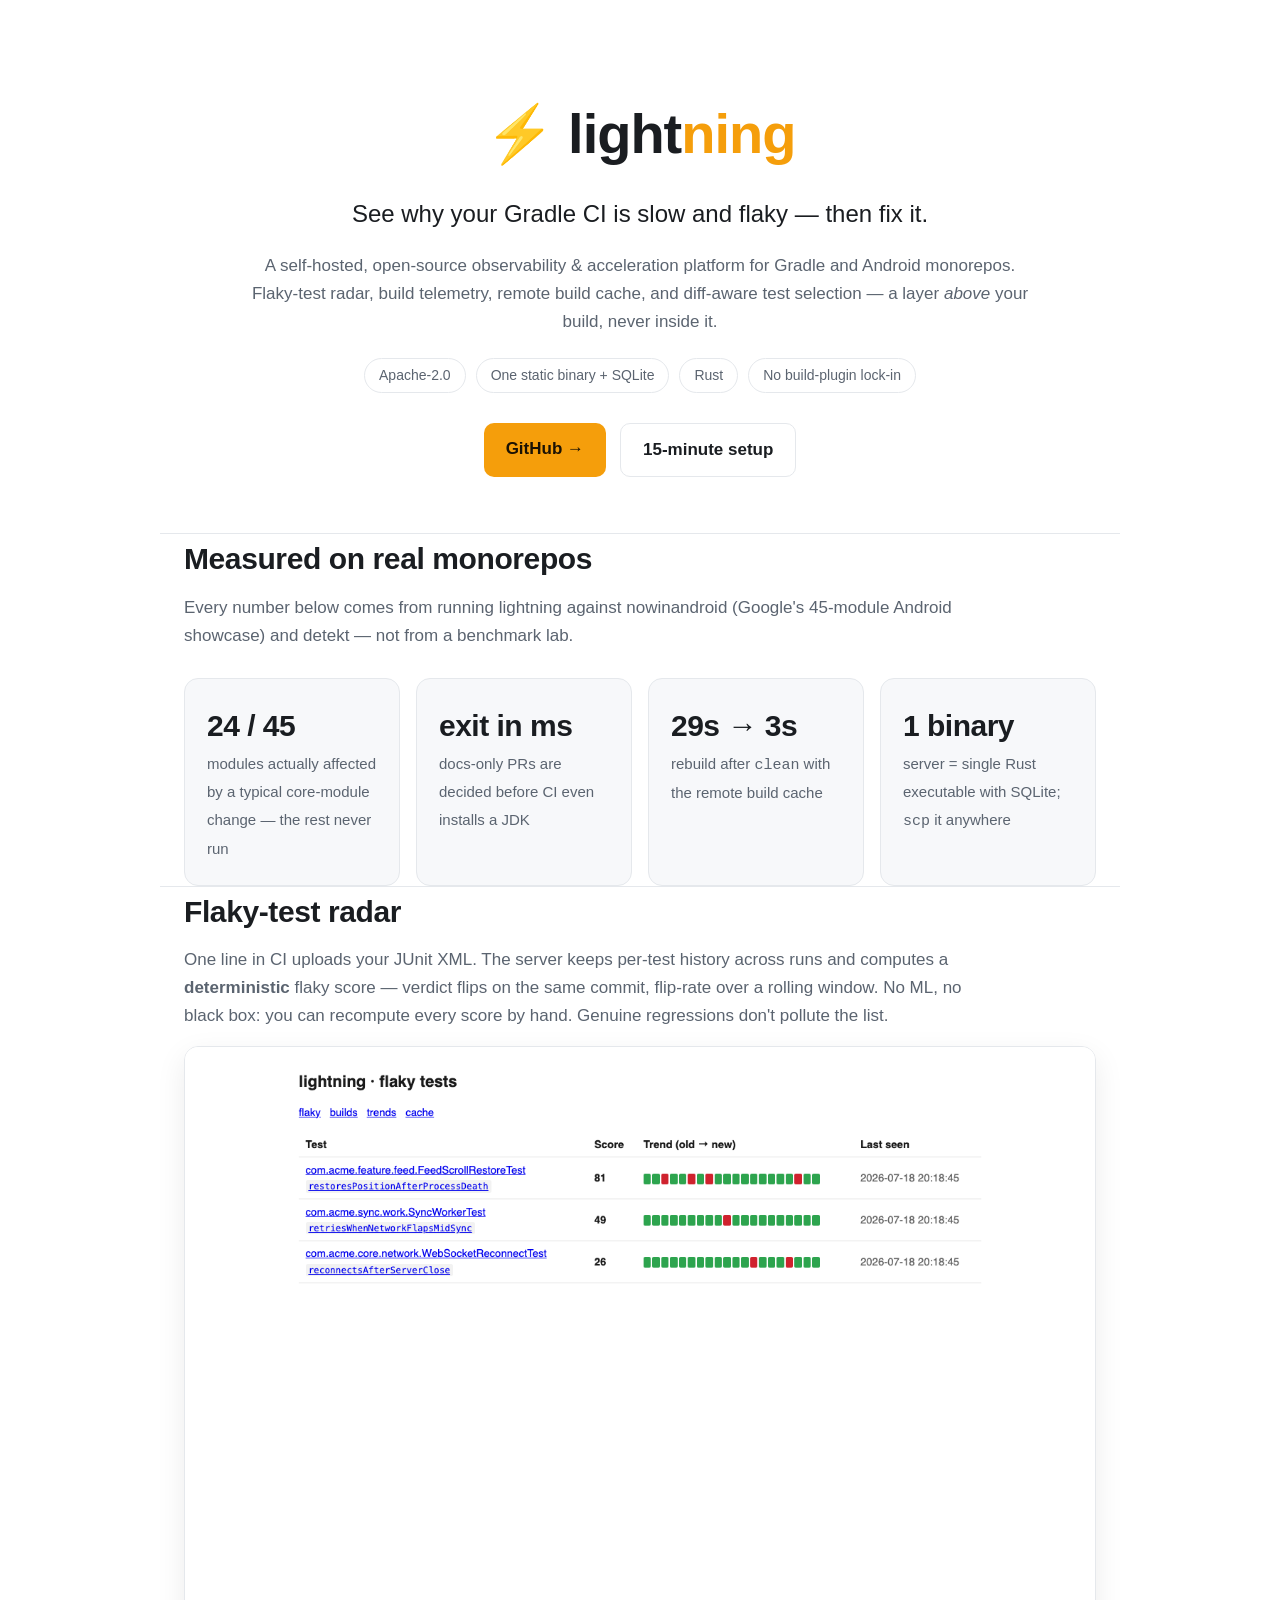
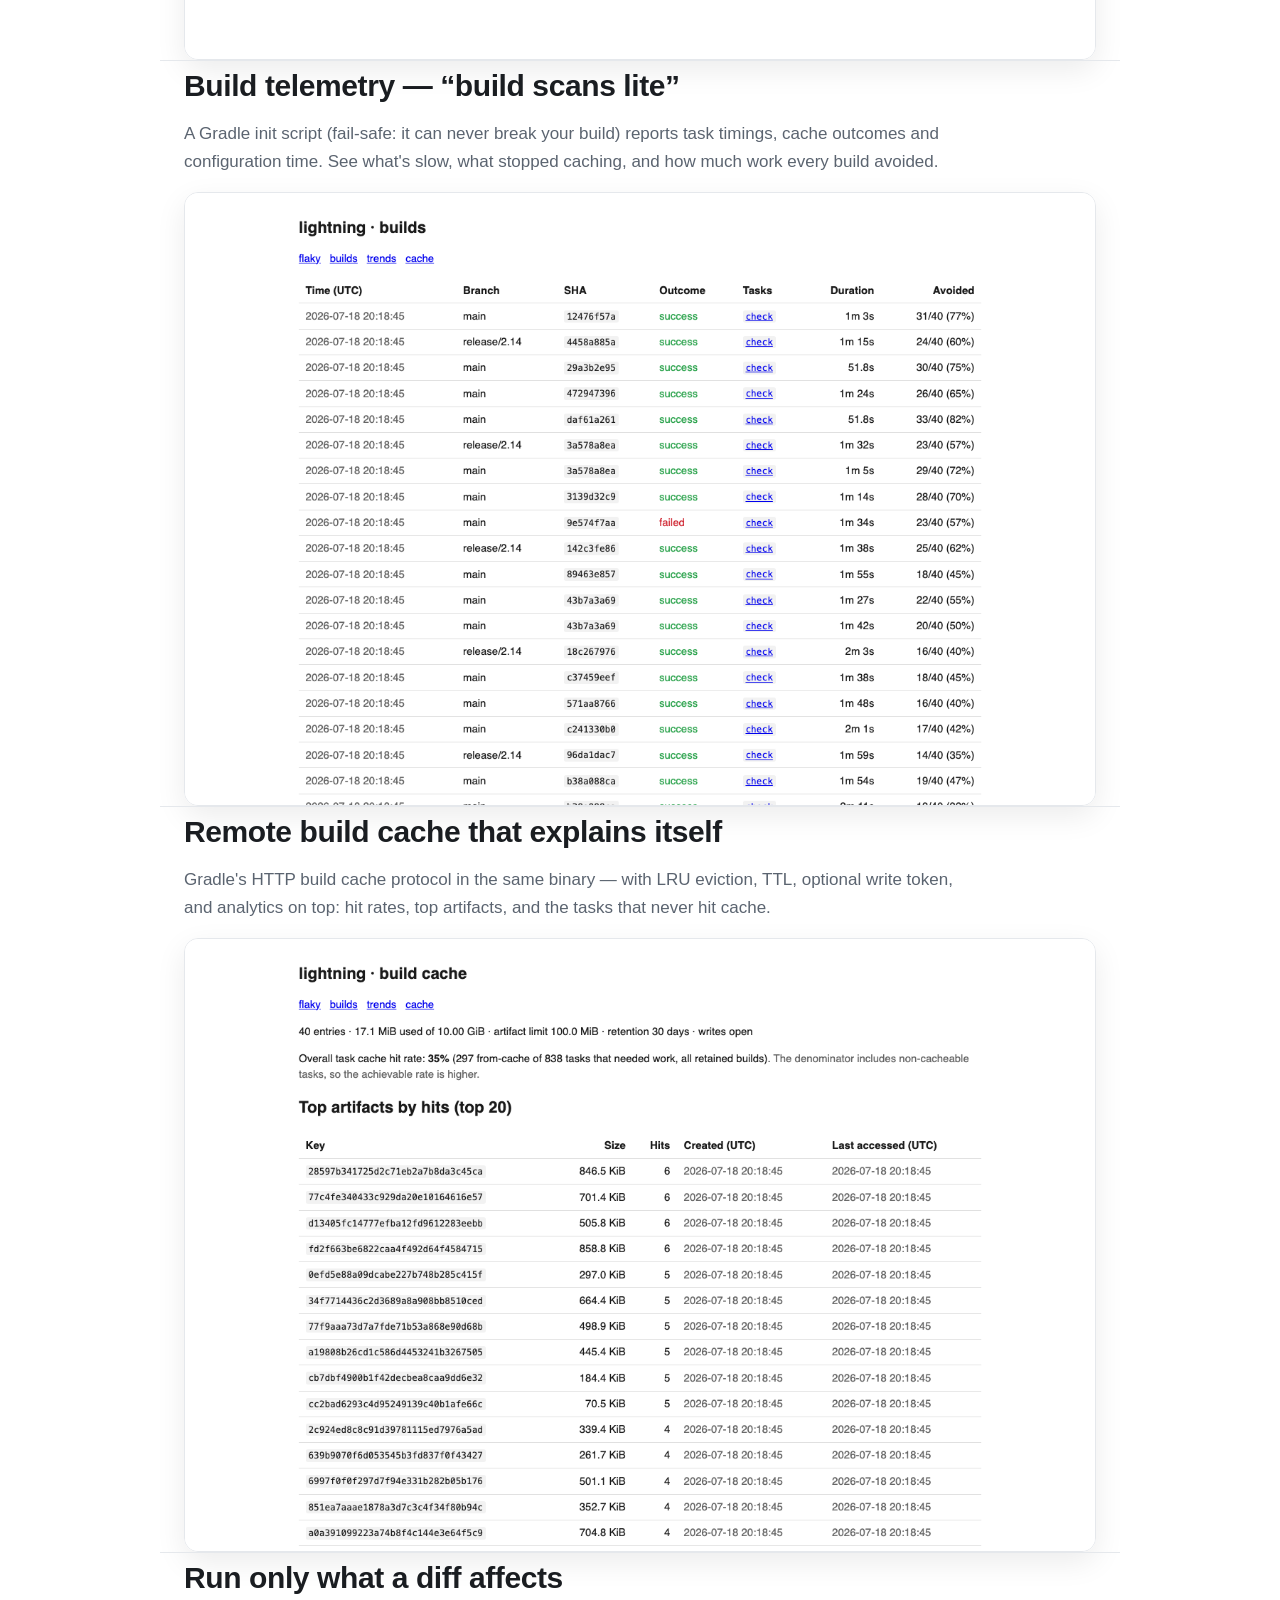
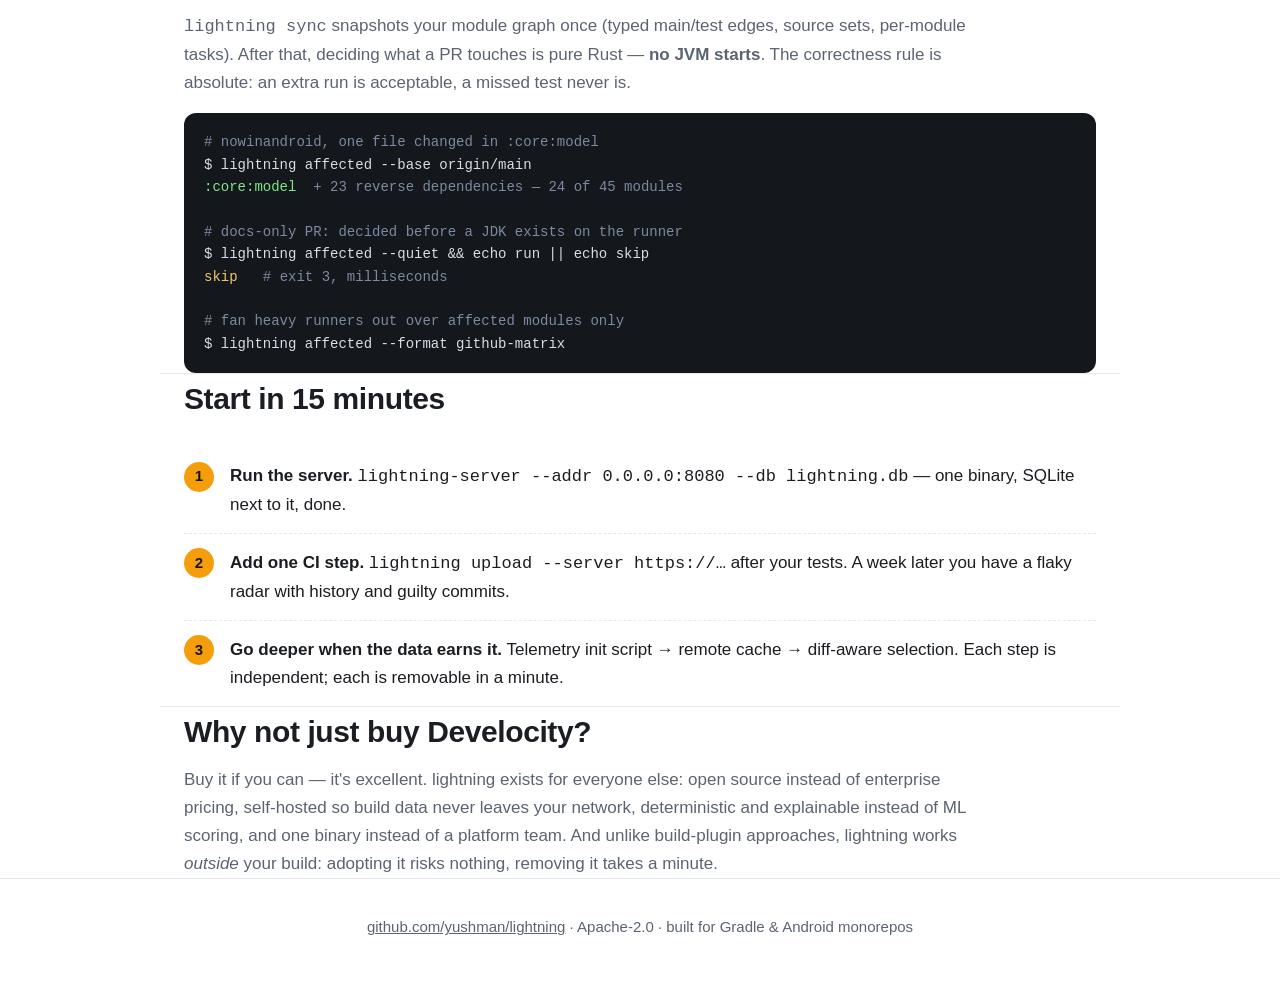
==== site/index.html @ 91d7c502 "add landing page and pages deploy workflow" ====
<!doctype html>
<html lang="en">
<head>
<meta charset="utf-8">
<meta name="viewport" content="width=device-width, initial-scale=1">
<title>lightning — observability and acceleration for Gradle CI</title>
<meta name="description" content="Self-hosted, open-source flaky-test radar, build telemetry, remote build cache and diff-aware test selection for Gradle and Android monorepos.">
<style>
:root {
  --bg: #ffffff; --fg: #1a1d21; --muted: #5b6470; --line: #e5e8ec;
  --accent: #f59e0b; --accent-fg: #7c4a03; --card: #f7f8fa; --code-bg: #14171c; --code-fg: #d8dee7;
}
@media (prefers-color-scheme: dark) {
  :root {
    --bg: #0f1216; --fg: #e6e9ee; --muted: #98a2b0; --line: #242a32;
    --accent: #fbbf24; --accent-fg: #fde68a; --card: #161b22; --code-bg: #0a0d11; --code-fg: #cdd5e0;
  }
}
* { box-sizing: border-box; margin: 0; }
body { background: var(--bg); color: var(--fg); font: 17px/1.65 -apple-system, "Segoe UI", Roboto, sans-serif; }
.wrap { max-width: 960px; margin: 0 auto; padding: 0 24px; }
header.hero { padding: 88px 0 56px; text-align: center; }
.hero h1 { font-size: 56px; letter-spacing: -1px; }
.hero h1 span { color: var(--accent); }
.hero p.tag { font-size: 24px; margin-top: 14px; }
.hero p.sub { color: var(--muted); max-width: 46em; margin: 18px auto 0; }
.badges { margin-top: 22px; display: flex; gap: 10px; justify-content: center; flex-wrap: wrap; }
.badge { border: 1px solid var(--line); border-radius: 999px; padding: 5px 14px; font-size: 14px; color: var(--muted); }
.cta { margin-top: 30px; display: flex; gap: 14px; justify-content: center; flex-wrap: wrap; }
.cta a { text-decoration: none; border-radius: 10px; padding: 12px 22px; font-weight: 600; }
.cta a.primary { background: var(--accent); color: #1a1204; }
.cta a.ghost { border: 1.5px solid var(--line); color: var(--fg); }
section { padding: 48px 0; border-top: 1px solid var(--line); }
h2 { font-size: 30px; letter-spacing: -0.4px; margin-bottom: 10px; }
.lead { color: var(--muted); max-width: 46em; }
.numbers { display: grid; grid-template-columns: repeat(auto-fit, minmax(200px, 1fr)); gap: 16px; margin-top: 28px; }
.num { background: var(--card); border: 1px solid var(--line); border-radius: 14px; padding: 22px; }
.num b { display: block; font-size: 30px; letter-spacing: -0.5px; }
.num span { color: var(--muted); font-size: 15px; }
.feature { display: grid; grid-template-columns: 1fr; gap: 22px; margin-top: 34px; }
.feature h3 { font-size: 21px; }
.feature p { color: var(--muted); max-width: 52em; margin-top: 6px; }
.shot { margin-top: 16px; border: 1px solid var(--line); border-radius: 14px; overflow: hidden; box-shadow: 0 10px 30px rgba(0,0,0,.08); }
.shot img { display: block; width: 100%; }
pre { background: var(--code-bg); color: var(--code-fg); border-radius: 12px; padding: 18px 20px; overflow-x: auto; font: 14px/1.6 "SF Mono", ui-monospace, Menlo, monospace; margin-top: 16px; }
pre .c { color: #7d8aa0; } pre .g { color: #7ee787; } pre .y { color: #f0c674; }
.steps { counter-reset: s; margin-top: 24px; }
.step { display: flex; gap: 16px; padding: 14px 0; border-bottom: 1px dashed var(--line); align-items: baseline; }
.step:last-child { border-bottom: 0; }
.step::before { counter-increment: s; content: counter(s); flex: 0 0 30px; height: 30px; border-radius: 50%; background: var(--accent); color: #1a1204; font-weight: 700; display: grid; place-items: center; font-size: 15px; }
footer { border-top: 1px solid var(--line); padding: 36px 0 60px; color: var(--muted); font-size: 15px; text-align: center; }
footer a { color: inherit; }
a { color: var(--accent-fg); }
@media (prefers-color-scheme: dark) { a { color: var(--accent); } .cta a.primary { color: #14100a; } }
</style>
</head>
<body>

<header class="hero wrap">
  <h1>⚡ light<span>ning</span></h1>
  <p class="tag">See why your Gradle CI is slow and flaky — then fix it.</p>
  <p class="sub">A self-hosted, open-source observability &amp; acceleration platform for Gradle and Android monorepos.
  Flaky-test radar, build telemetry, remote build cache, and diff-aware test selection — a layer <em>above</em> your build, never inside it.</p>
  <div class="badges">
    <span class="badge">Apache-2.0</span>
    <span class="badge">One static binary + SQLite</span>
    <span class="badge">Rust</span>
    <span class="badge">No build-plugin lock-in</span>
  </div>
  <div class="cta">
    <a class="primary" href="https://github.com/yushman/lightning">GitHub →</a>
    <a class="ghost" href="#start">15-minute setup</a>
  </div>
</header>

<section class="wrap" id="numbers">
  <h2>Measured on real monorepos</h2>
  <p class="lead">Every number below comes from running lightning against nowinandroid (Google's 45-module Android showcase) and detekt — not from a benchmark lab.</p>
  <div class="numbers">
    <div class="num"><b>24 / 45</b><span>modules actually affected by a typical core-module change — the rest never run</span></div>
    <div class="num"><b>exit in ms</b><span>docs-only PRs are decided before CI even installs a JDK</span></div>
    <div class="num"><b>29s → 3s</b><span>rebuild after <code>clean</code> with the remote build cache</span></div>
    <div class="num"><b>1 binary</b><span>server = single Rust executable with SQLite; <code>scp</code> it anywhere</span></div>
  </div>
</section>

<section class="wrap">
  <h2>Flaky-test radar</h2>
  <p class="lead">One line in CI uploads your JUnit XML. The server keeps per-test history across runs and computes a <strong>deterministic</strong> flaky score — verdict flips on the same commit, flip-rate over a rolling window. No ML, no black box: you can recompute every score by hand. Genuine regressions don't pollute the list.</p>
  <div class="shot"><img src="flaky.png" alt="Flaky tests list with scores and pass/fail trend strips"></div>
</section>

<section class="wrap">
  <h2>Build telemetry — “build scans lite”</h2>
  <p class="lead">A Gradle init script (fail-safe: it can never break your build) reports task timings, cache outcomes and configuration time. See what's slow, what stopped caching, and how much work every build avoided.</p>
  <div class="shot"><img src="builds.png" alt="Builds list with duration and avoided-work percentage"></div>
</section>

<section class="wrap">
  <h2>Remote build cache that explains itself</h2>
  <p class="lead">Gradle's HTTP build cache protocol in the same binary — with LRU eviction, TTL, optional write token, and analytics on top: hit rates, top artifacts, and the tasks that never hit cache.</p>
  <div class="shot"><img src="cache.png" alt="Cache storage stats and analytics"></div>
</section>

<section class="wrap">
  <h2>Run only what a diff affects</h2>
  <p class="lead"><code>lightning sync</code> snapshots your module graph once (typed main/test edges, source sets, per-module tasks). After that, deciding what a PR touches is pure Rust — <strong>no JVM starts</strong>. The correctness rule is absolute: an extra run is acceptable, a missed test never is.</p>
  <pre><span class="c"># nowinandroid, one file changed in :core:model</span>
$ lightning affected --base origin/main
<span class="g">:core:model</span>  <span class="c">+ 23 reverse dependencies — 24 of 45 modules</span>

<span class="c"># docs-only PR: decided before a JDK exists on the runner</span>
$ lightning affected --quiet && echo run || echo skip
<span class="y">skip</span>   <span class="c"># exit 3, milliseconds</span>

<span class="c"># fan heavy runners out over affected modules only</span>
$ lightning affected --format github-matrix</pre>
</section>

<section class="wrap" id="start">
  <h2>Start in 15 minutes</h2>
  <div class="steps">
    <div class="step"><div><b>Run the server.</b> <code>lightning-server --addr 0.0.0.0:8080 --db lightning.db</code> — one binary, SQLite next to it, done.</div></div>
    <div class="step"><div><b>Add one CI step.</b> <code>lightning upload --server https://…</code> after your tests. A week later you have a flaky radar with history and guilty commits.</div></div>
    <div class="step"><div><b>Go deeper when the data earns it.</b> Telemetry init script → remote cache → diff-aware selection. Each step is independent; each is removable in a minute.</div></div>
  </div>
</section>

<section class="wrap">
  <h2>Why not just buy Develocity?</h2>
  <p class="lead">Buy it if you can — it's excellent. lightning exists for everyone else: open source instead of enterprise pricing, self-hosted so build data never leaves your network, deterministic and explainable instead of ML scoring, and one binary instead of a platform team. And unlike build-plugin approaches, lightning works <em>outside</em> your build: adopting it risks nothing, removing it takes a minute.</p>
</section>

<footer>
  <div class="wrap">
    <a href="https://github.com/yushman/lightning">github.com/yushman/lightning</a> · Apache-2.0 · built for Gradle &amp; Android monorepos
  </div>
</footer>

</body>
</html>
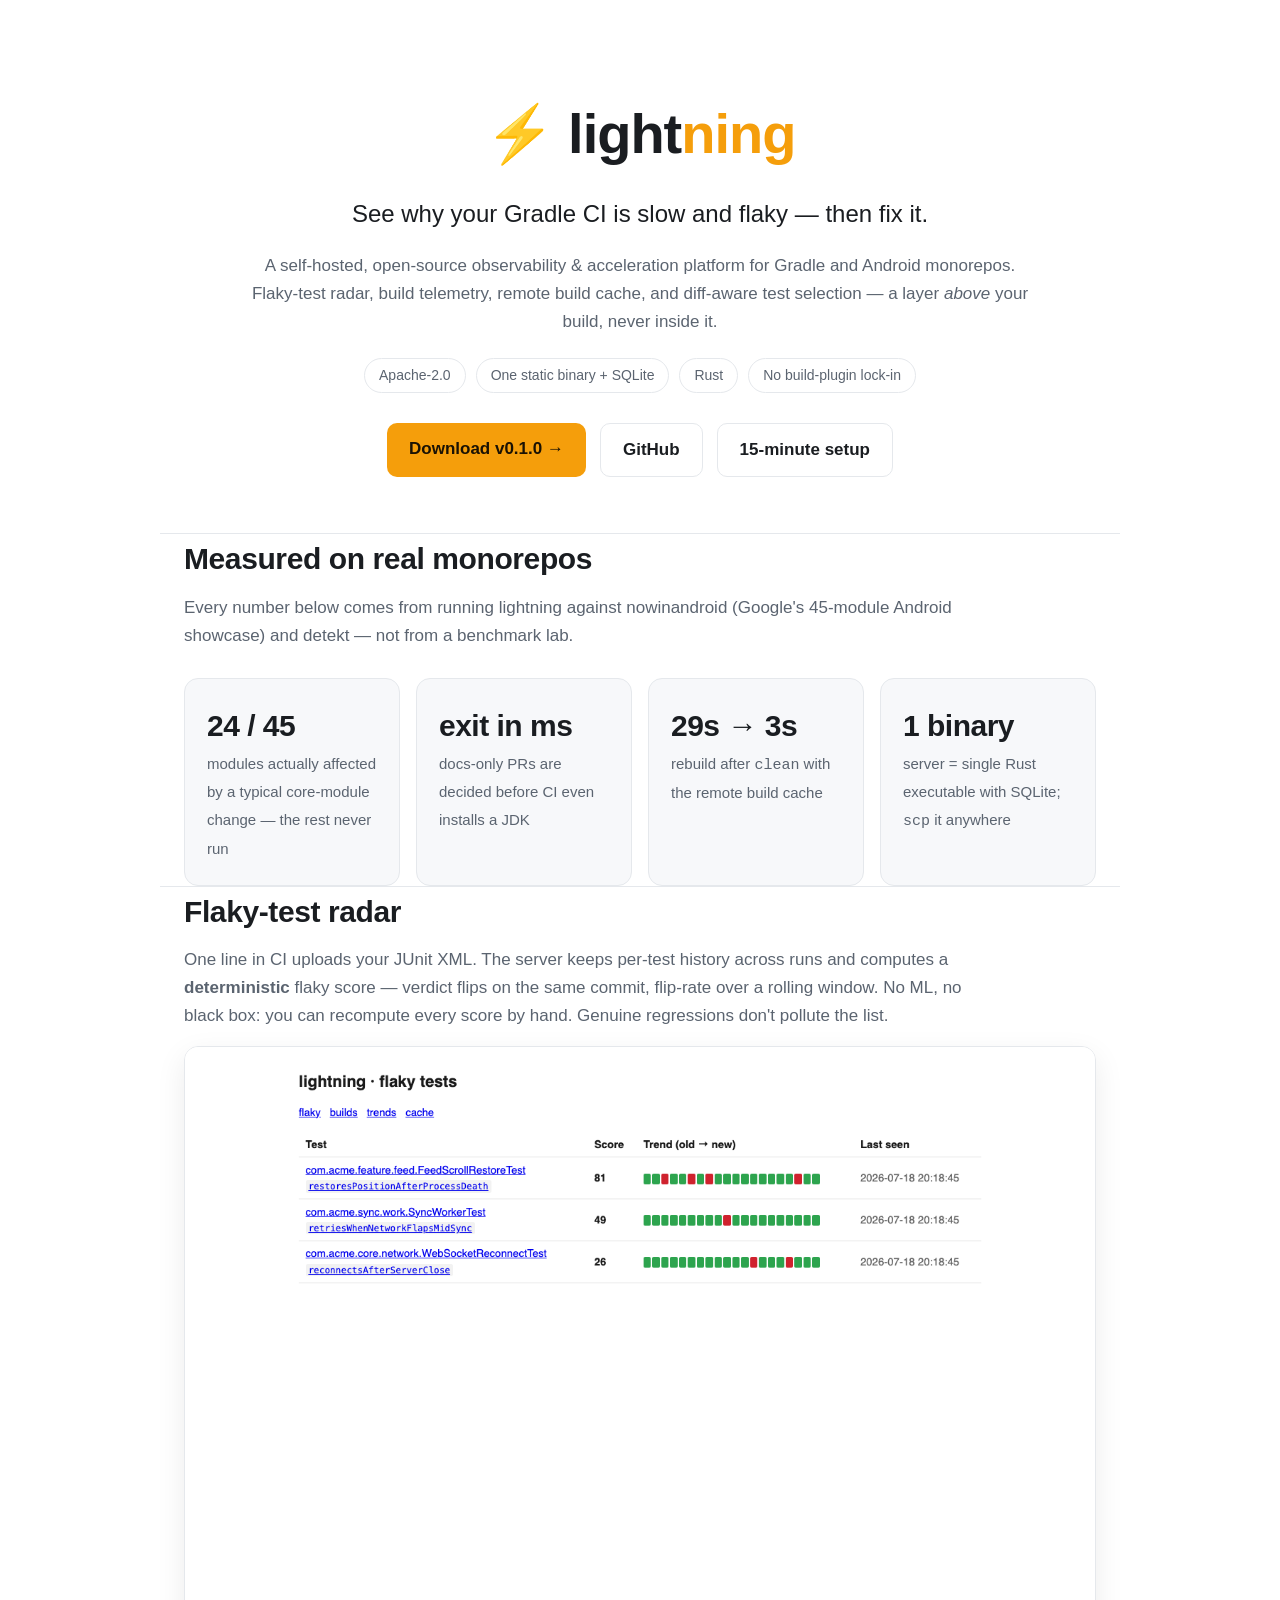
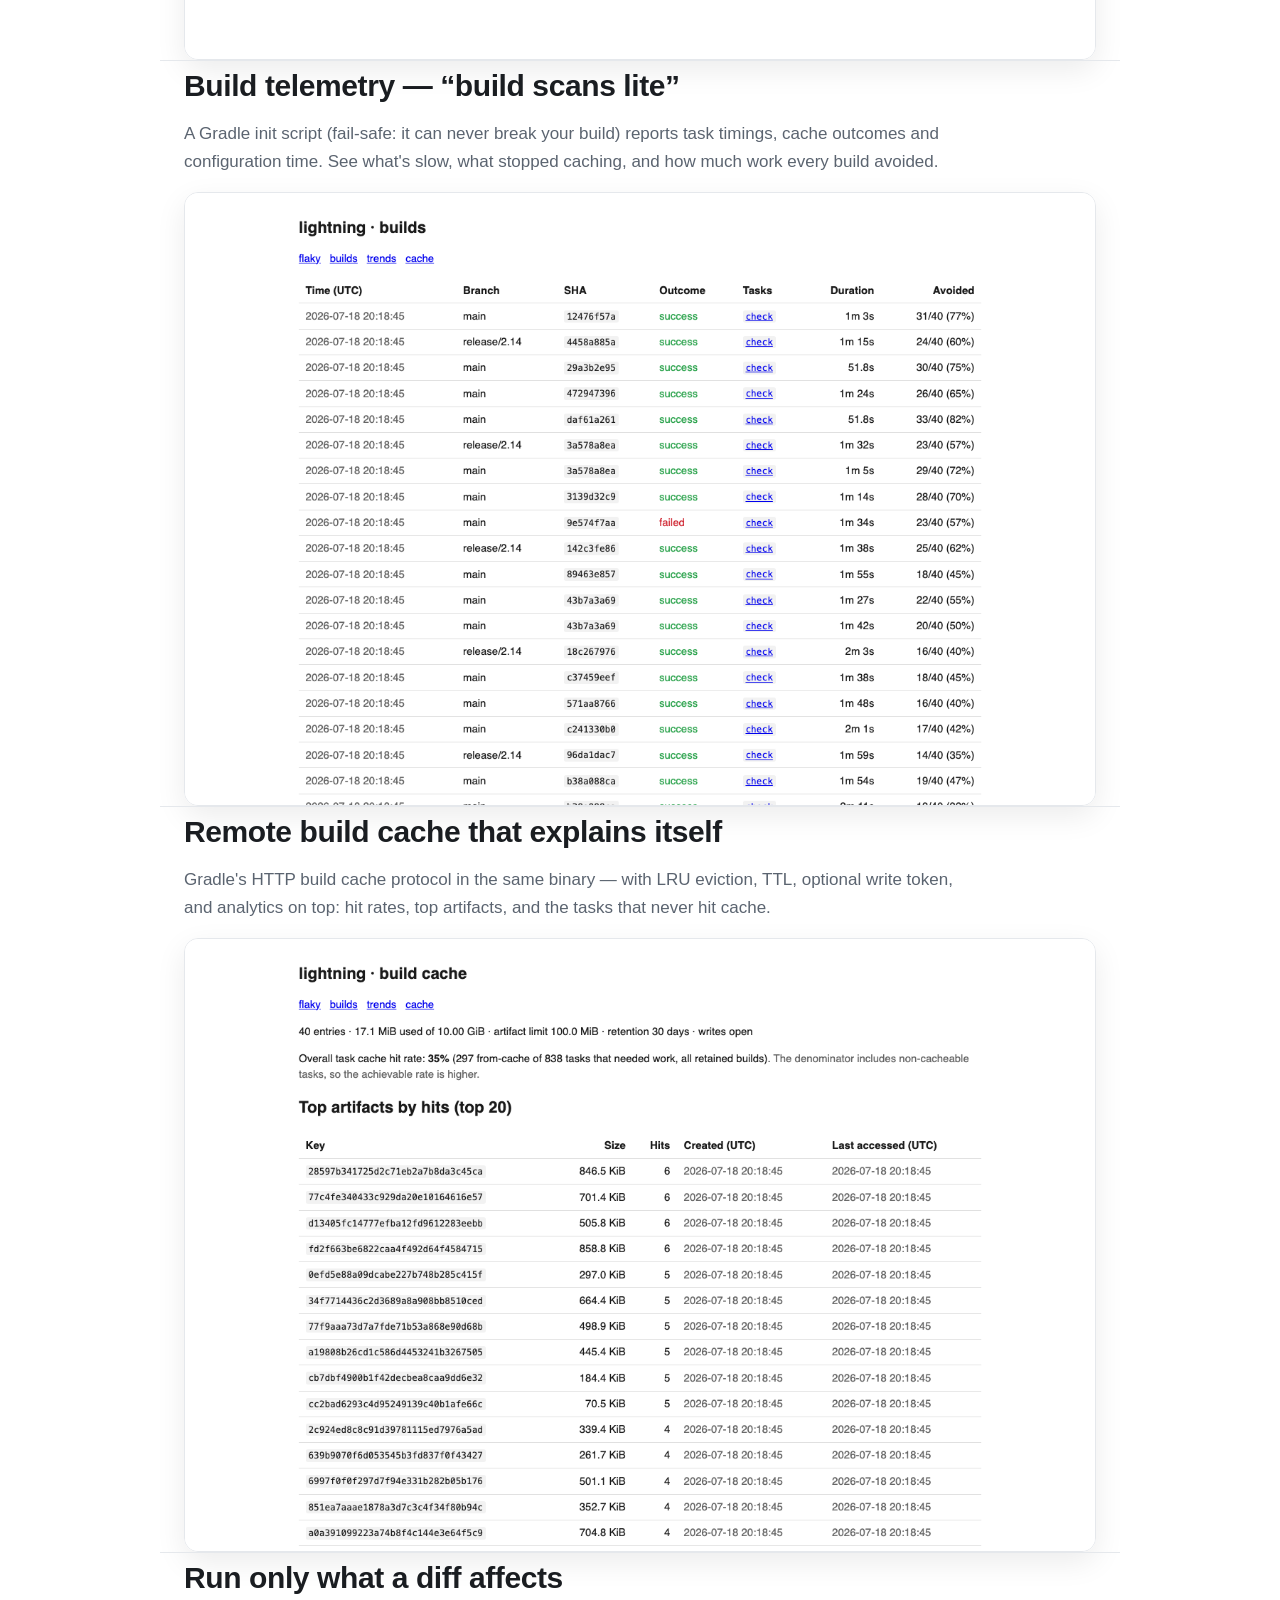
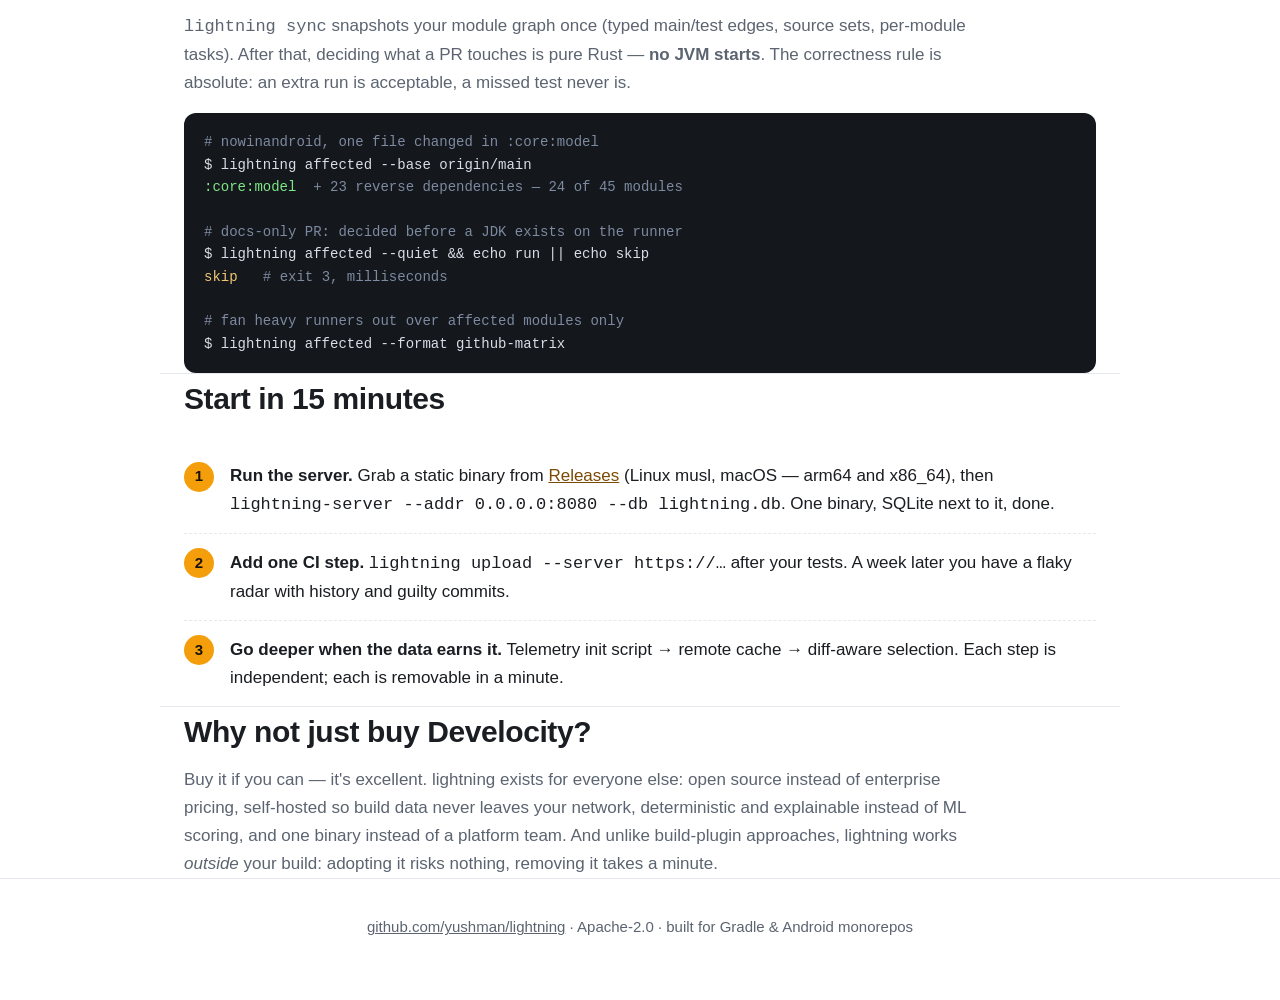
==== commit 79700386: "link release downloads from landing page" ====
--- a/site/index.html
+++ b/site/index.html
@@ -4,6 +4,7 @@
 <meta charset="utf-8">
 <meta name="viewport" content="width=device-width, initial-scale=1">
 <title>lightning — observability and acceleration for Gradle CI</title>
+<link rel="icon" href="data:image/svg+xml,%3Csvg xmlns='http://www.w3.org/2000/svg' viewBox='0 0 32 32'%3E%3Crect width='32' height='32' rx='7' fill='%2314171c'/%3E%3Cpath d='M18 4 8 18h6l-2 10L22 13h-6z' fill='%23fbbf24'/%3E%3C/svg%3E">
 <meta name="description" content="Self-hosted, open-source flaky-test radar, build telemetry, remote build cache and diff-aware test selection for Gradle and Android monorepos.">
 <style>
 :root {
@@ -68,7 +69,8 @@
     <span class="badge">No build-plugin lock-in</span>
   </div>
   <div class="cta">
-    <a class="primary" href="https://github.com/yushman/lightning">GitHub →</a>
+    <a class="primary" href="https://github.com/yushman/lightning/releases/latest">Download v0.1.0 →</a>
+    <a class="ghost" href="https://github.com/yushman/lightning">GitHub</a>
     <a class="ghost" href="#start">15-minute setup</a>
   </div>
 </header>
@@ -120,7 +122,7 @@
 <section class="wrap" id="start">
   <h2>Start in 15 minutes</h2>
   <div class="steps">
-    <div class="step"><div><b>Run the server.</b> <code>lightning-server --addr 0.0.0.0:8080 --db lightning.db</code> — one binary, SQLite next to it, done.</div></div>
+    <div class="step"><div><b>Run the server.</b> Grab a static binary from <a href="https://github.com/yushman/lightning/releases/latest">Releases</a> (Linux musl, macOS — arm64 and x86_64), then <code>lightning-server --addr 0.0.0.0:8080 --db lightning.db</code>. One binary, SQLite next to it, done.</div></div>
     <div class="step"><div><b>Add one CI step.</b> <code>lightning upload --server https://…</code> after your tests. A week later you have a flaky radar with history and guilty commits.</div></div>
     <div class="step"><div><b>Go deeper when the data earns it.</b> Telemetry init script → remote cache → diff-aware selection. Each step is independent; each is removable in a minute.</div></div>
   </div>
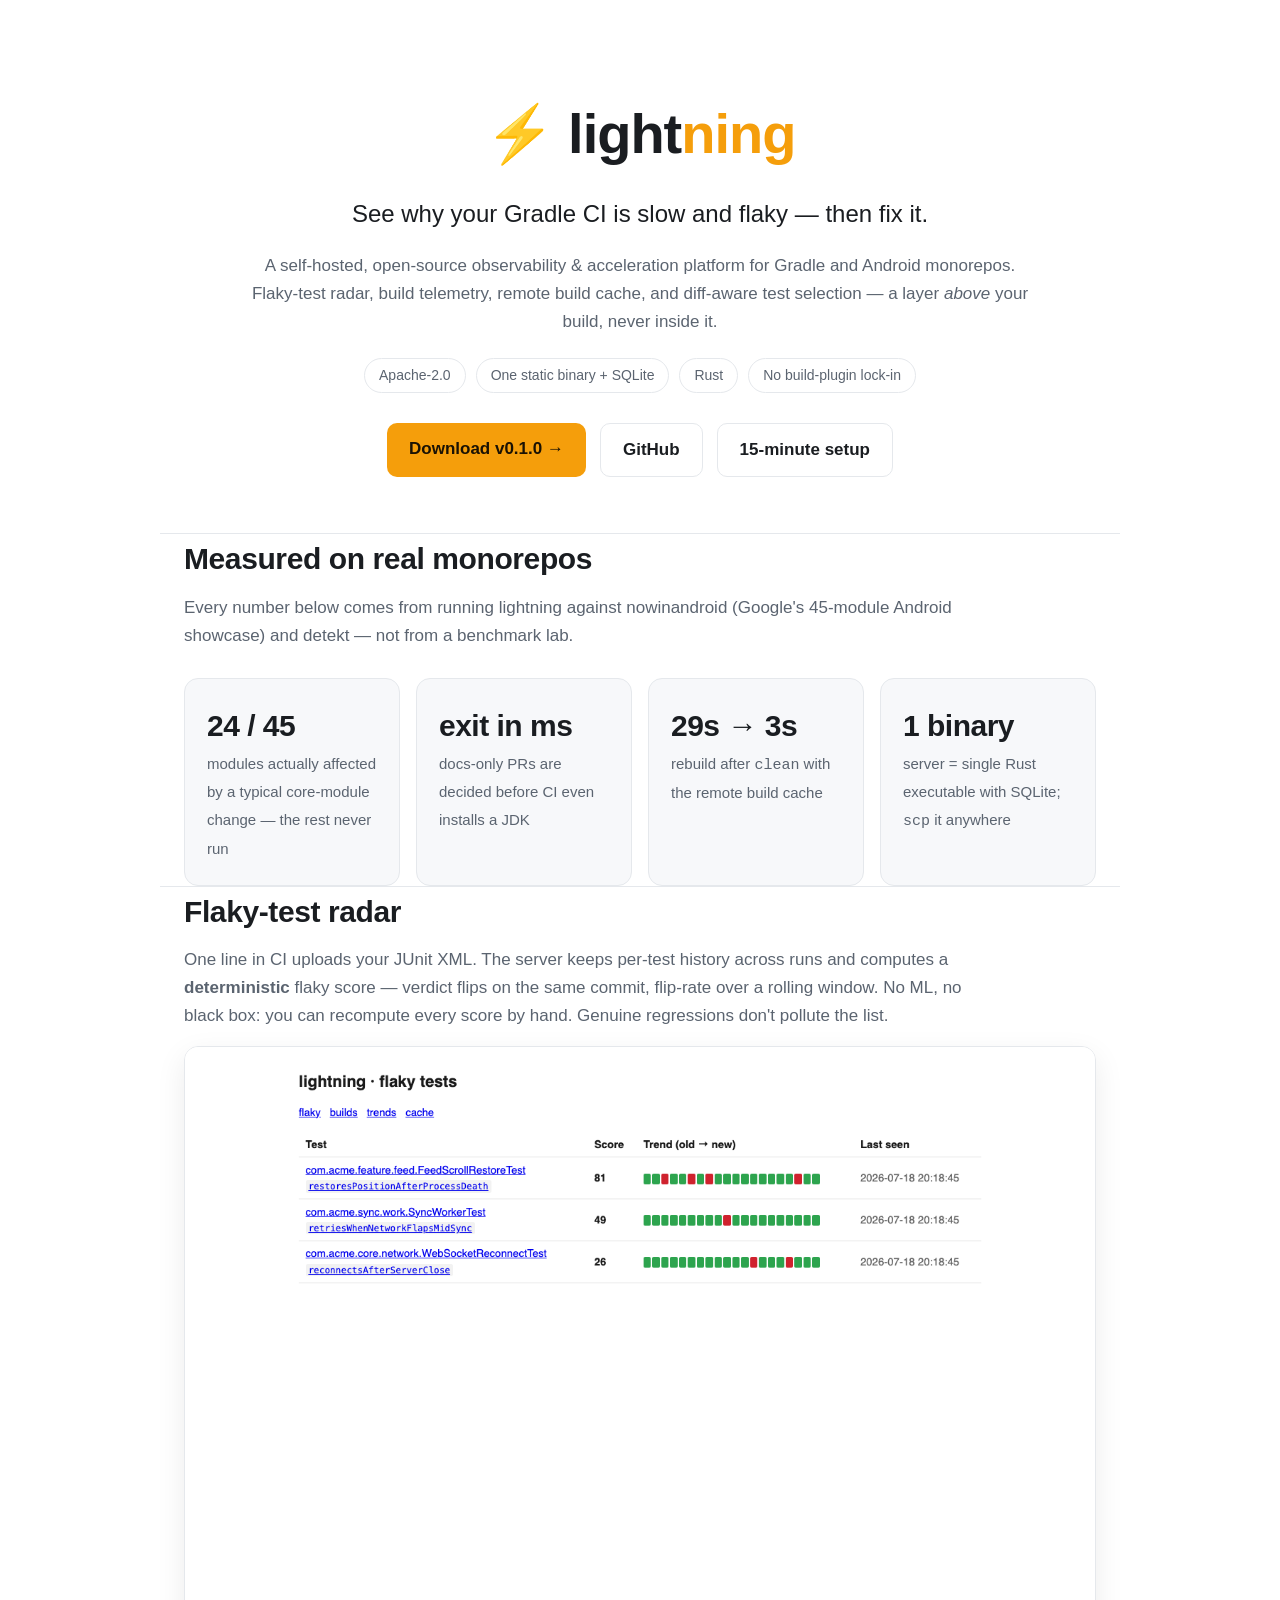
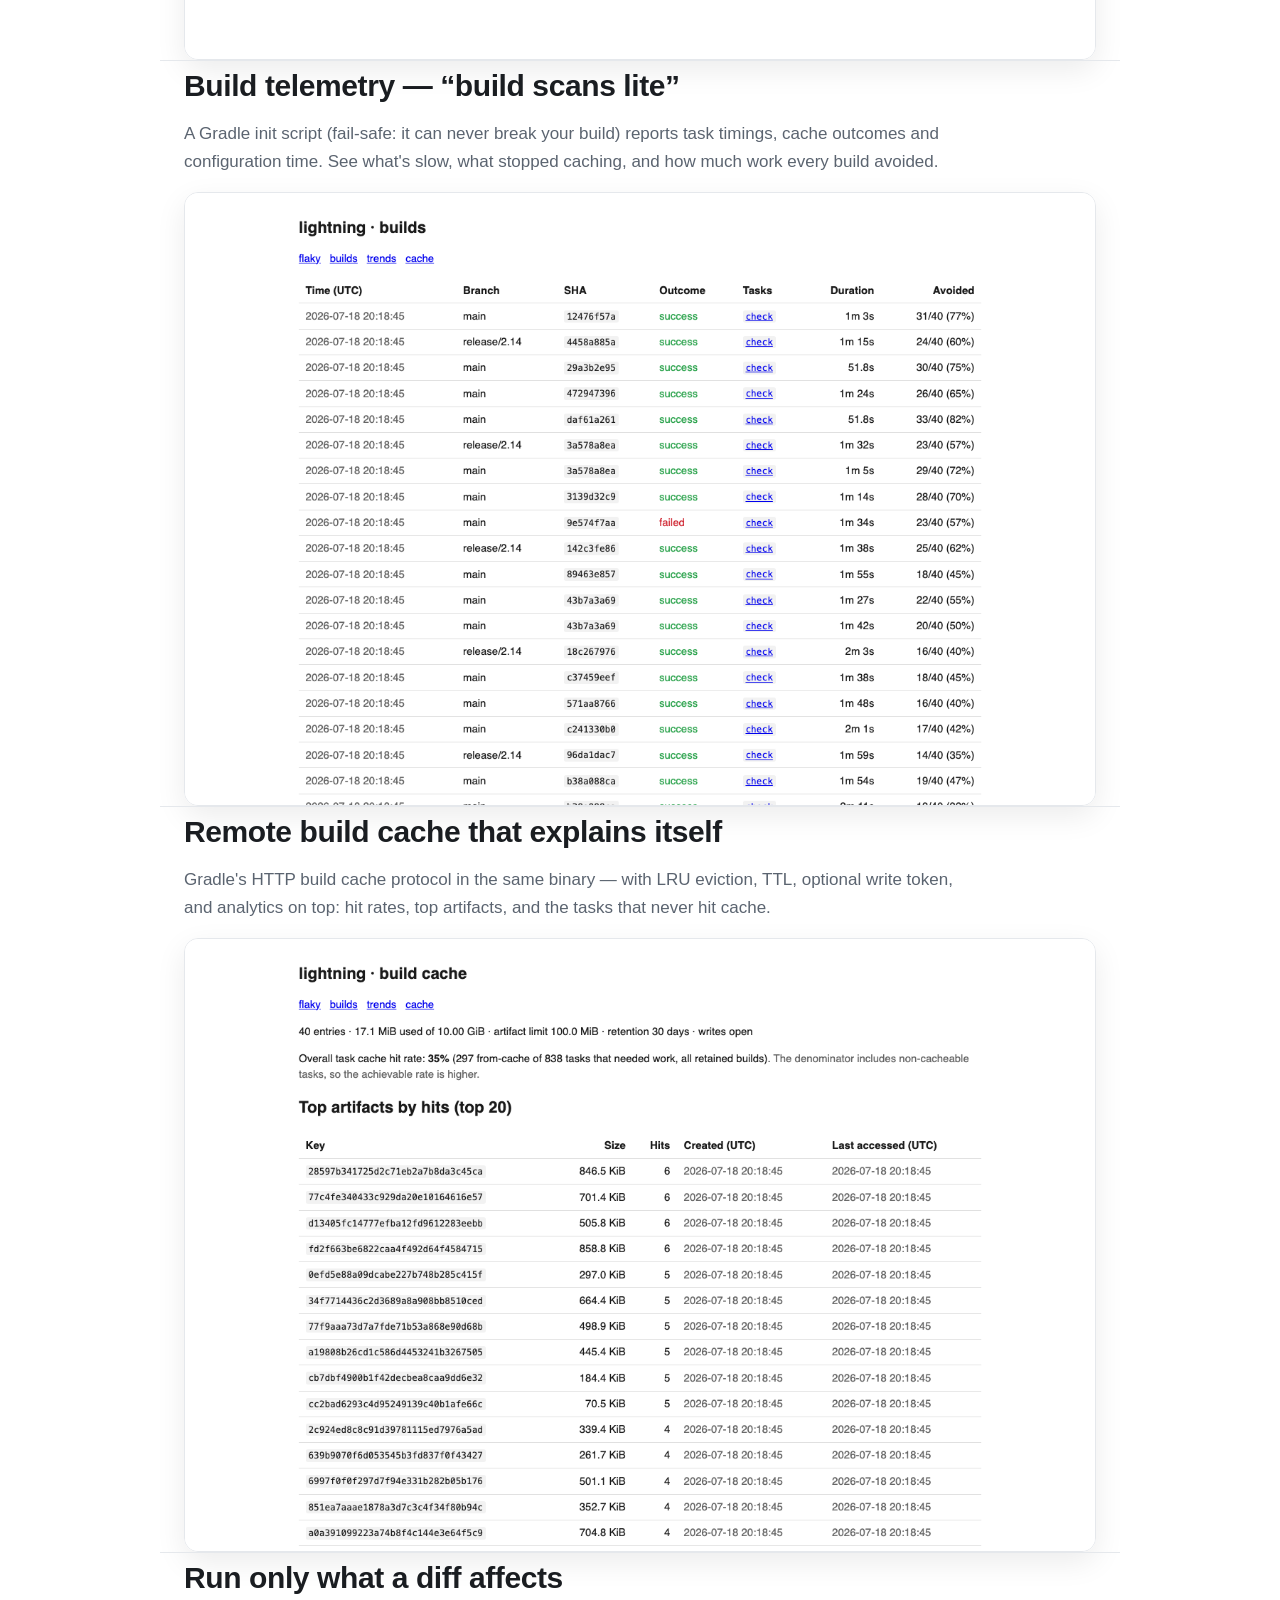
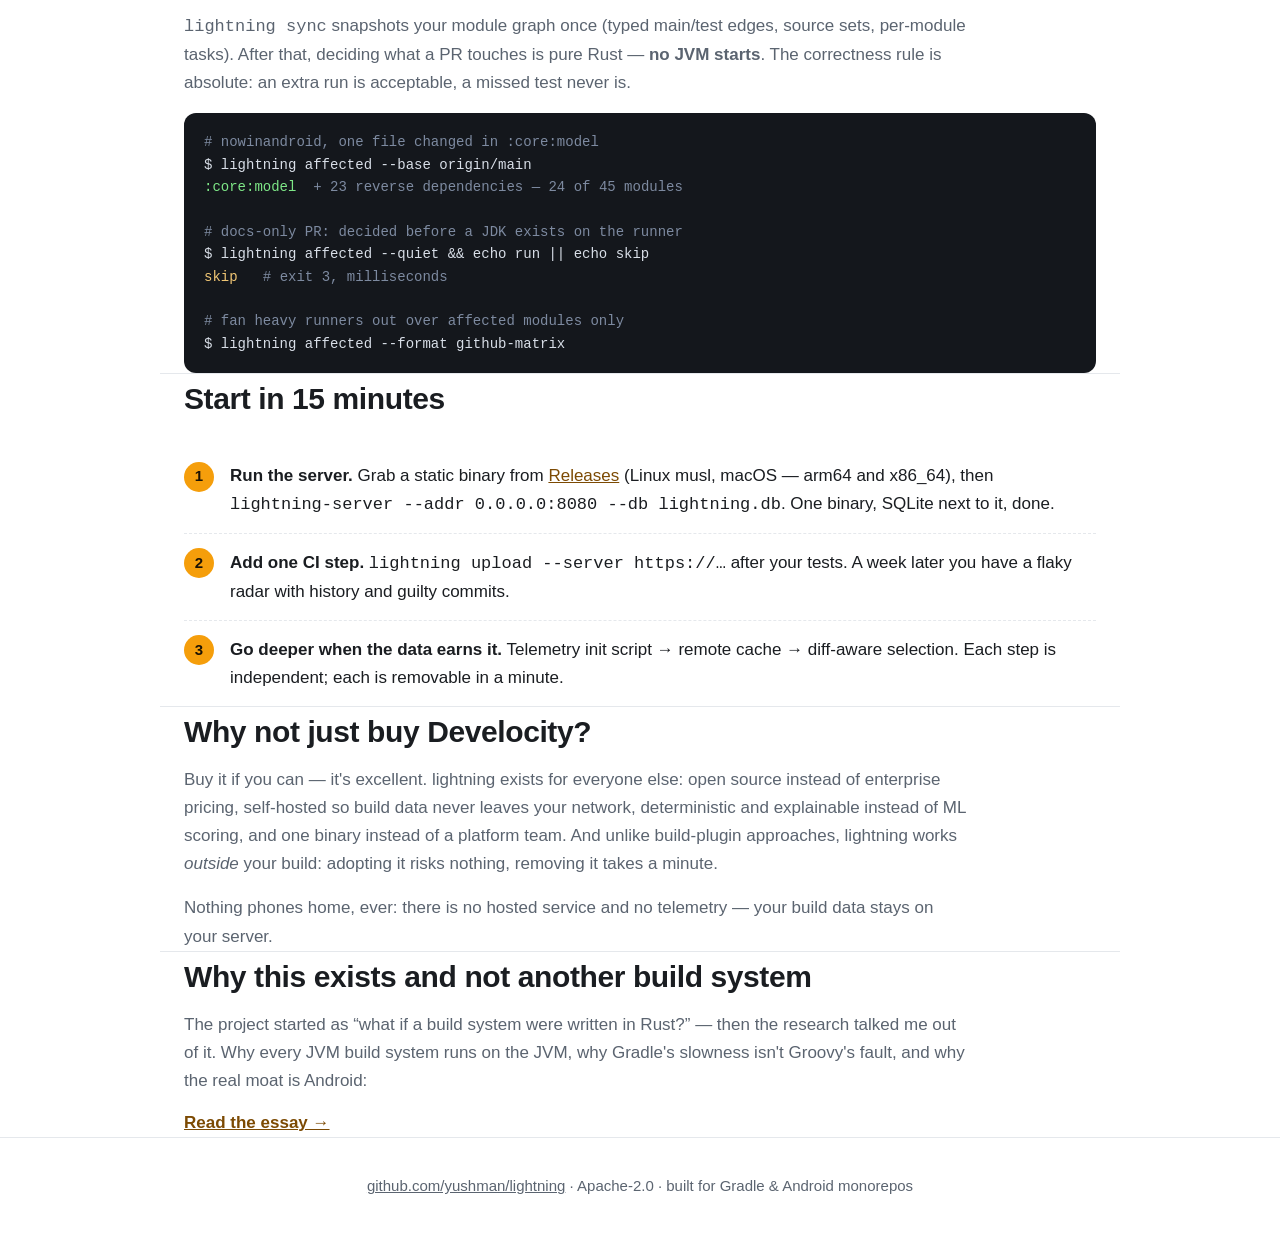
==== commit 86853bfe: "add essay page, readme screenshot, badges and security posture" ====
--- a/site/index.html
+++ b/site/index.html
@@ -6,54 +6,7 @@
 <title>lightning — observability and acceleration for Gradle CI</title>
 <link rel="icon" href="data:image/svg+xml,%3Csvg xmlns='http://www.w3.org/2000/svg' viewBox='0 0 32 32'%3E%3Crect width='32' height='32' rx='7' fill='%2314171c'/%3E%3Cpath d='M18 4 8 18h6l-2 10L22 13h-6z' fill='%23fbbf24'/%3E%3C/svg%3E">
 <meta name="description" content="Self-hosted, open-source flaky-test radar, build telemetry, remote build cache and diff-aware test selection for Gradle and Android monorepos.">
-<style>
-:root {
-  --bg: #ffffff; --fg: #1a1d21; --muted: #5b6470; --line: #e5e8ec;
-  --accent: #f59e0b; --accent-fg: #7c4a03; --card: #f7f8fa; --code-bg: #14171c; --code-fg: #d8dee7;
-}
-@media (prefers-color-scheme: dark) {
-  :root {
-    --bg: #0f1216; --fg: #e6e9ee; --muted: #98a2b0; --line: #242a32;
-    --accent: #fbbf24; --accent-fg: #fde68a; --card: #161b22; --code-bg: #0a0d11; --code-fg: #cdd5e0;
-  }
-}
-* { box-sizing: border-box; margin: 0; }
-body { background: var(--bg); color: var(--fg); font: 17px/1.65 -apple-system, "Segoe UI", Roboto, sans-serif; }
-.wrap { max-width: 960px; margin: 0 auto; padding: 0 24px; }
-header.hero { padding: 88px 0 56px; text-align: center; }
-.hero h1 { font-size: 56px; letter-spacing: -1px; }
-.hero h1 span { color: var(--accent); }
-.hero p.tag { font-size: 24px; margin-top: 14px; }
-.hero p.sub { color: var(--muted); max-width: 46em; margin: 18px auto 0; }
-.badges { margin-top: 22px; display: flex; gap: 10px; justify-content: center; flex-wrap: wrap; }
-.badge { border: 1px solid var(--line); border-radius: 999px; padding: 5px 14px; font-size: 14px; color: var(--muted); }
-.cta { margin-top: 30px; display: flex; gap: 14px; justify-content: center; flex-wrap: wrap; }
-.cta a { text-decoration: none; border-radius: 10px; padding: 12px 22px; font-weight: 600; }
-.cta a.primary { background: var(--accent); color: #1a1204; }
-.cta a.ghost { border: 1.5px solid var(--line); color: var(--fg); }
-section { padding: 48px 0; border-top: 1px solid var(--line); }
-h2 { font-size: 30px; letter-spacing: -0.4px; margin-bottom: 10px; }
-.lead { color: var(--muted); max-width: 46em; }
-.numbers { display: grid; grid-template-columns: repeat(auto-fit, minmax(200px, 1fr)); gap: 16px; margin-top: 28px; }
-.num { background: var(--card); border: 1px solid var(--line); border-radius: 14px; padding: 22px; }
-.num b { display: block; font-size: 30px; letter-spacing: -0.5px; }
-.num span { color: var(--muted); font-size: 15px; }
-.feature { display: grid; grid-template-columns: 1fr; gap: 22px; margin-top: 34px; }
-.feature h3 { font-size: 21px; }
-.feature p { color: var(--muted); max-width: 52em; margin-top: 6px; }
-.shot { margin-top: 16px; border: 1px solid var(--line); border-radius: 14px; overflow: hidden; box-shadow: 0 10px 30px rgba(0,0,0,.08); }
-.shot img { display: block; width: 100%; }
-pre { background: var(--code-bg); color: var(--code-fg); border-radius: 12px; padding: 18px 20px; overflow-x: auto; font: 14px/1.6 "SF Mono", ui-monospace, Menlo, monospace; margin-top: 16px; }
-pre .c { color: #7d8aa0; } pre .g { color: #7ee787; } pre .y { color: #f0c674; }
-.steps { counter-reset: s; margin-top: 24px; }
-.step { display: flex; gap: 16px; padding: 14px 0; border-bottom: 1px dashed var(--line); align-items: baseline; }
-.step:last-child { border-bottom: 0; }
-.step::before { counter-increment: s; content: counter(s); flex: 0 0 30px; height: 30px; border-radius: 50%; background: var(--accent); color: #1a1204; font-weight: 700; display: grid; place-items: center; font-size: 15px; }
-footer { border-top: 1px solid var(--line); padding: 36px 0 60px; color: var(--muted); font-size: 15px; text-align: center; }
-footer a { color: inherit; }
-a { color: var(--accent-fg); }
-@media (prefers-color-scheme: dark) { a { color: var(--accent); } .cta a.primary { color: #14100a; } }
-</style>
+<link rel="stylesheet" href="style.css">
 </head>
 <body>
 
@@ -131,6 +84,13 @@
 <section class="wrap">
   <h2>Why not just buy Develocity?</h2>
   <p class="lead">Buy it if you can — it's excellent. lightning exists for everyone else: open source instead of enterprise pricing, self-hosted so build data never leaves your network, deterministic and explainable instead of ML scoring, and one binary instead of a platform team. And unlike build-plugin approaches, lightning works <em>outside</em> your build: adopting it risks nothing, removing it takes a minute.</p>
+  <p class="lead" style="margin-top:16px">Nothing phones home, ever: there is no hosted service and no telemetry — your build data stays on your server.</p>
+</section>
+
+<section class="wrap">
+  <h2>Why this exists and not another build system</h2>
+  <p class="lead">The project started as “what if a build system were written in Rust?” — then the research talked me out of it. Why every JVM build system runs on the JVM, why Gradle's slowness isn't Groovy's fault, and why the real moat is Android:</p>
+  <p style="margin-top:14px"><a href="why-not-another-build-system.html"><strong>Read the essay →</strong></a></p>
 </section>
 
 <footer>
--- a/site/style.css
+++ b/site/style.css
@@ -0,0 +1,63 @@
+:root {
+  --bg: #ffffff; --fg: #1a1d21; --muted: #5b6470; --line: #e5e8ec;
+  --accent: #f59e0b; --accent-fg: #7c4a03; --card: #f7f8fa; --code-bg: #14171c; --code-fg: #d8dee7;
+}
+@media (prefers-color-scheme: dark) {
+  :root {
+    --bg: #0f1216; --fg: #e6e9ee; --muted: #98a2b0; --line: #242a32;
+    --accent: #fbbf24; --accent-fg: #fde68a; --card: #161b22; --code-bg: #0a0d11; --code-fg: #cdd5e0;
+  }
+}
+* { box-sizing: border-box; margin: 0; }
+body { background: var(--bg); color: var(--fg); font: 17px/1.65 -apple-system, "Segoe UI", Roboto, sans-serif; }
+.wrap { max-width: 960px; margin: 0 auto; padding: 0 24px; }
+header.hero { padding: 88px 0 56px; text-align: center; }
+.hero h1 { font-size: 56px; letter-spacing: -1px; }
+.hero h1 span { color: var(--accent); }
+.hero p.tag { font-size: 24px; margin-top: 14px; }
+.hero p.sub { color: var(--muted); max-width: 46em; margin: 18px auto 0; }
+.badges { margin-top: 22px; display: flex; gap: 10px; justify-content: center; flex-wrap: wrap; }
+.badge { border: 1px solid var(--line); border-radius: 999px; padding: 5px 14px; font-size: 14px; color: var(--muted); }
+.cta { margin-top: 30px; display: flex; gap: 14px; justify-content: center; flex-wrap: wrap; }
+.cta a { text-decoration: none; border-radius: 10px; padding: 12px 22px; font-weight: 600; }
+.cta a.primary { background: var(--accent); color: #1a1204; }
+.cta a.ghost { border: 1.5px solid var(--line); color: var(--fg); }
+section { padding: 48px 0; border-top: 1px solid var(--line); }
+h2 { font-size: 30px; letter-spacing: -0.4px; margin-bottom: 10px; }
+.lead { color: var(--muted); max-width: 46em; }
+.numbers { display: grid; grid-template-columns: repeat(auto-fit, minmax(200px, 1fr)); gap: 16px; margin-top: 28px; }
+.num { background: var(--card); border: 1px solid var(--line); border-radius: 14px; padding: 22px; }
+.num b { display: block; font-size: 30px; letter-spacing: -0.5px; }
+.num span { color: var(--muted); font-size: 15px; }
+.feature { display: grid; grid-template-columns: 1fr; gap: 22px; margin-top: 34px; }
+.feature h3 { font-size: 21px; }
+.feature p { color: var(--muted); max-width: 52em; margin-top: 6px; }
+.shot { margin-top: 16px; border: 1px solid var(--line); border-radius: 14px; overflow: hidden; box-shadow: 0 10px 30px rgba(0,0,0,.08); }
+.shot img { display: block; width: 100%; }
+pre { background: var(--code-bg); color: var(--code-fg); border-radius: 12px; padding: 18px 20px; overflow-x: auto; font: 14px/1.6 "SF Mono", ui-monospace, Menlo, monospace; margin-top: 16px; }
+pre .c { color: #7d8aa0; } pre .g { color: #7ee787; } pre .y { color: #f0c674; }
+.steps { counter-reset: s; margin-top: 24px; }
+.step { display: flex; gap: 16px; padding: 14px 0; border-bottom: 1px dashed var(--line); align-items: baseline; }
+.step:last-child { border-bottom: 0; }
+.step::before { counter-increment: s; content: counter(s); flex: 0 0 30px; height: 30px; border-radius: 50%; background: var(--accent); color: #1a1204; font-weight: 700; display: grid; place-items: center; font-size: 15px; }
+footer { border-top: 1px solid var(--line); padding: 36px 0 60px; color: var(--muted); font-size: 15px; text-align: center; }
+footer a { color: inherit; }
+a { color: var(--accent-fg); }
+@media (prefers-color-scheme: dark) { a { color: var(--accent); } .cta a.primary { color: #14100a; } }
+
+/* essay pages */
+.prose { max-width: 44em; }
+.prose h1 { font-size: 40px; letter-spacing: -1px; line-height: 1.15; }
+.prose .meta { color: var(--muted); font-size: 15px; margin-top: 14px; }
+.prose h2 { font-size: 26px; margin-top: 44px; }
+.prose p, .prose ul { margin-top: 18px; }
+.prose ul { padding-left: 1.3em; }
+.prose li { margin-top: 8px; }
+.prose blockquote { margin: 26px 0; padding: 4px 0 4px 20px; border-left: 3px solid var(--accent); color: var(--fg); font-size: 19px; }
+.prose table { border-collapse: collapse; width: 100%; margin-top: 22px; font-size: 15px; display: block; overflow-x: auto; }
+.prose th, .prose td { text-align: left; padding: 9px 12px; border-bottom: 1px solid var(--line); vertical-align: top; }
+.prose th { font-weight: 600; }
+.prose .sources { font-size: 15px; color: var(--muted); }
+.prose .sources a { word-break: break-word; }
+.topnav { padding: 22px 0 0; font-size: 15px; }
+.endnote { margin-top: 44px; padding: 22px 24px; background: var(--card); border: 1px solid var(--line); border-radius: 14px; }
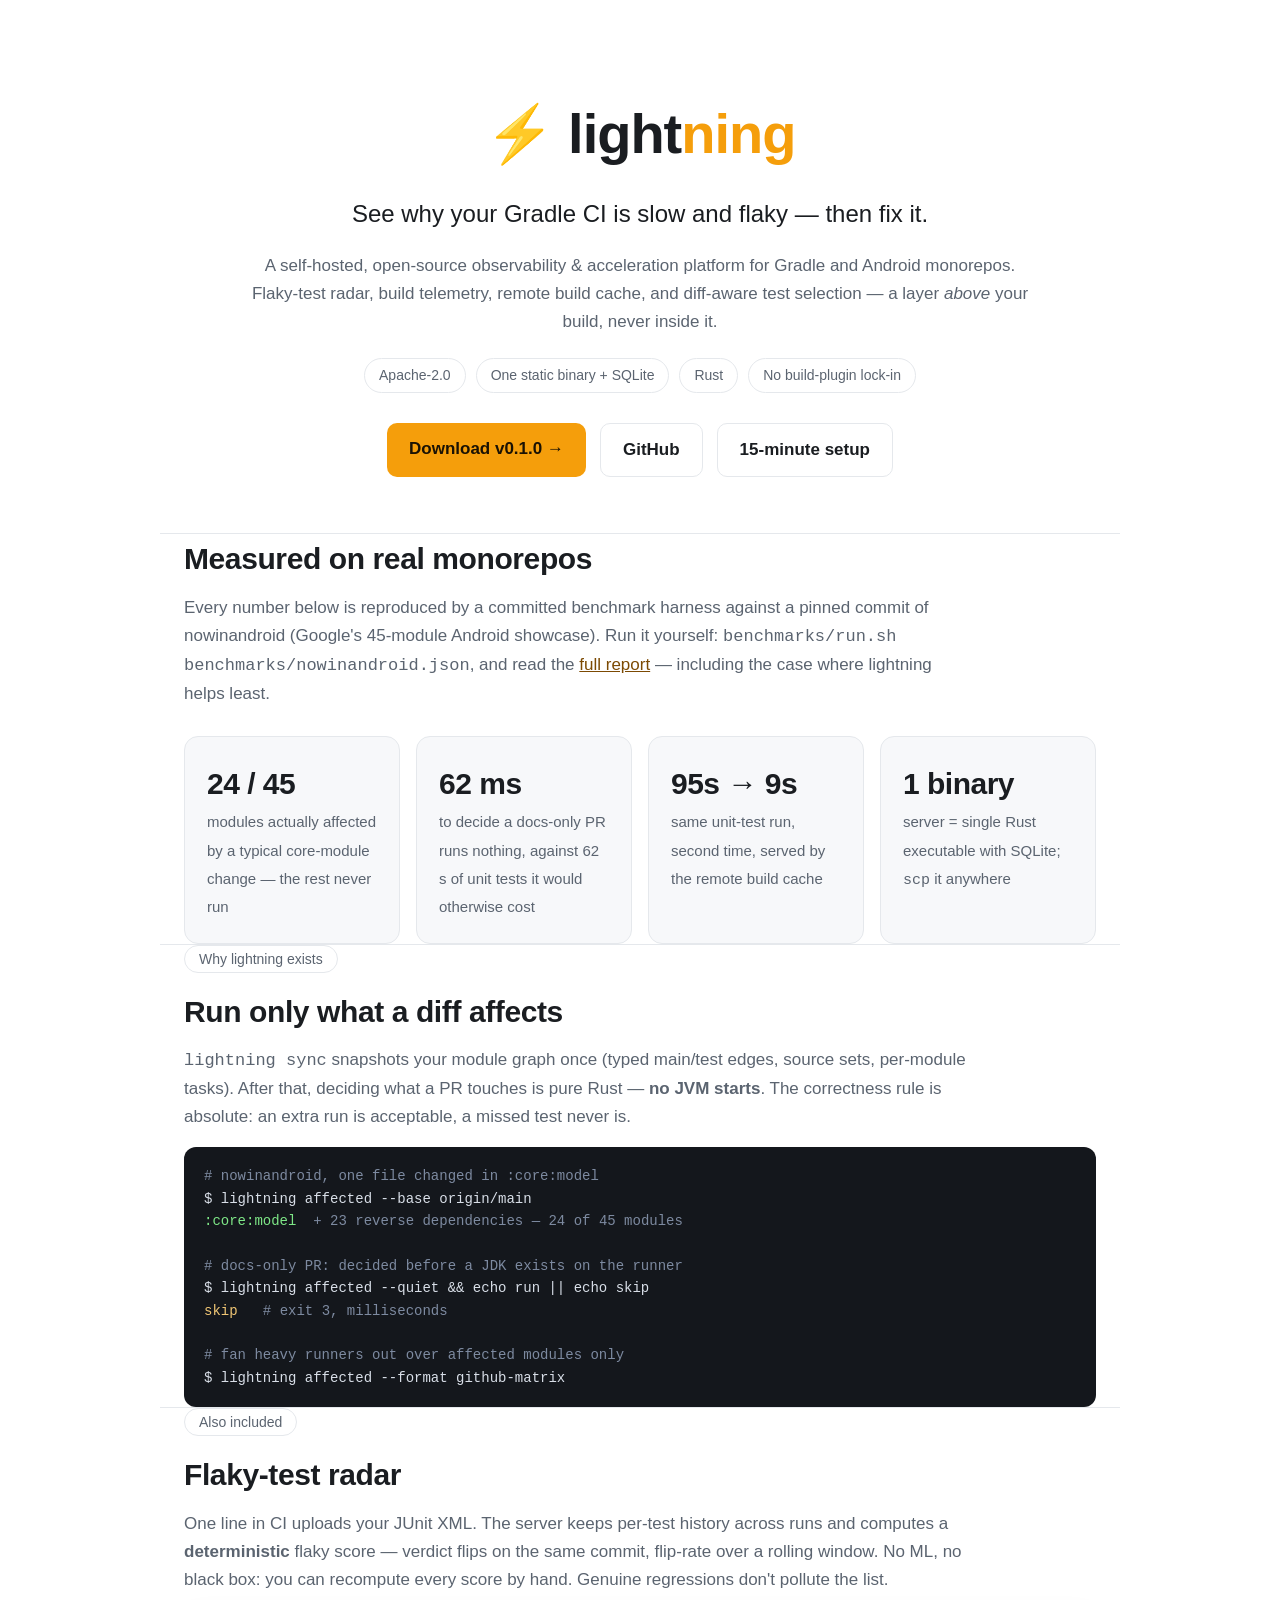
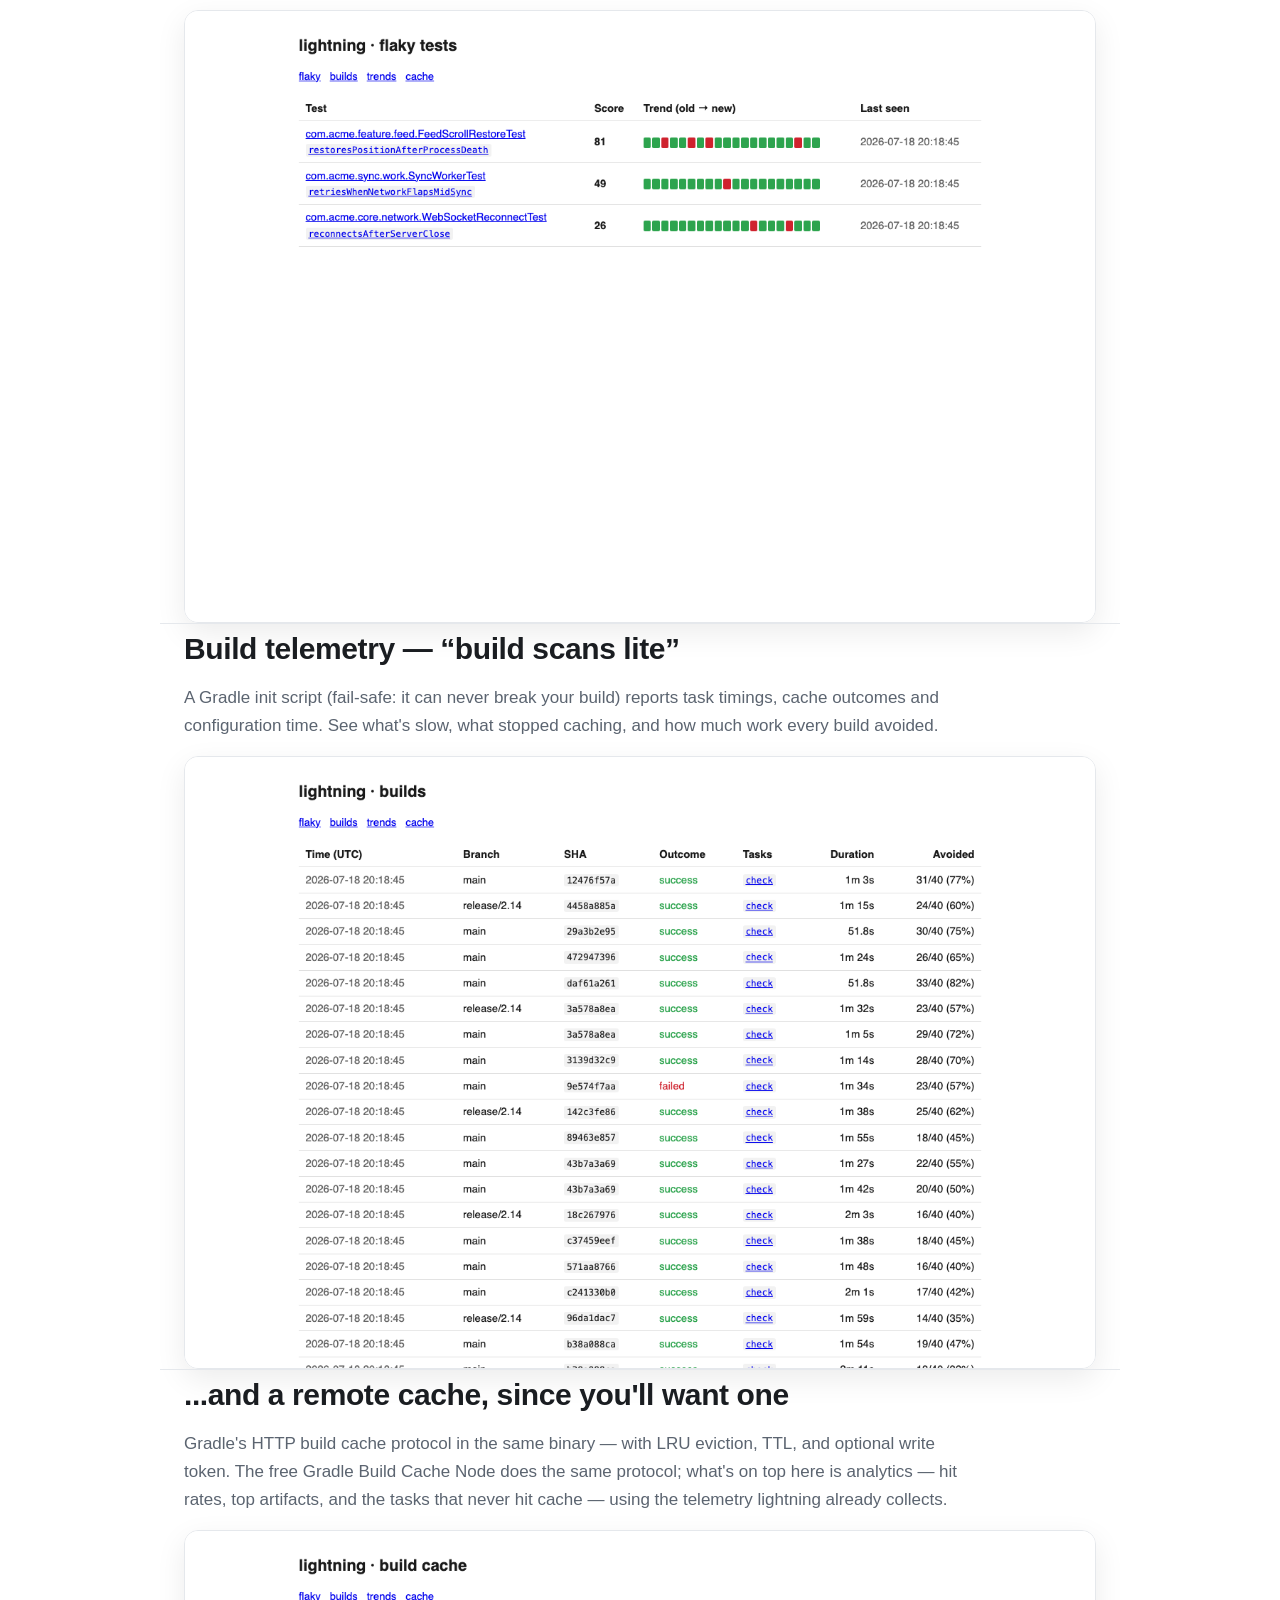
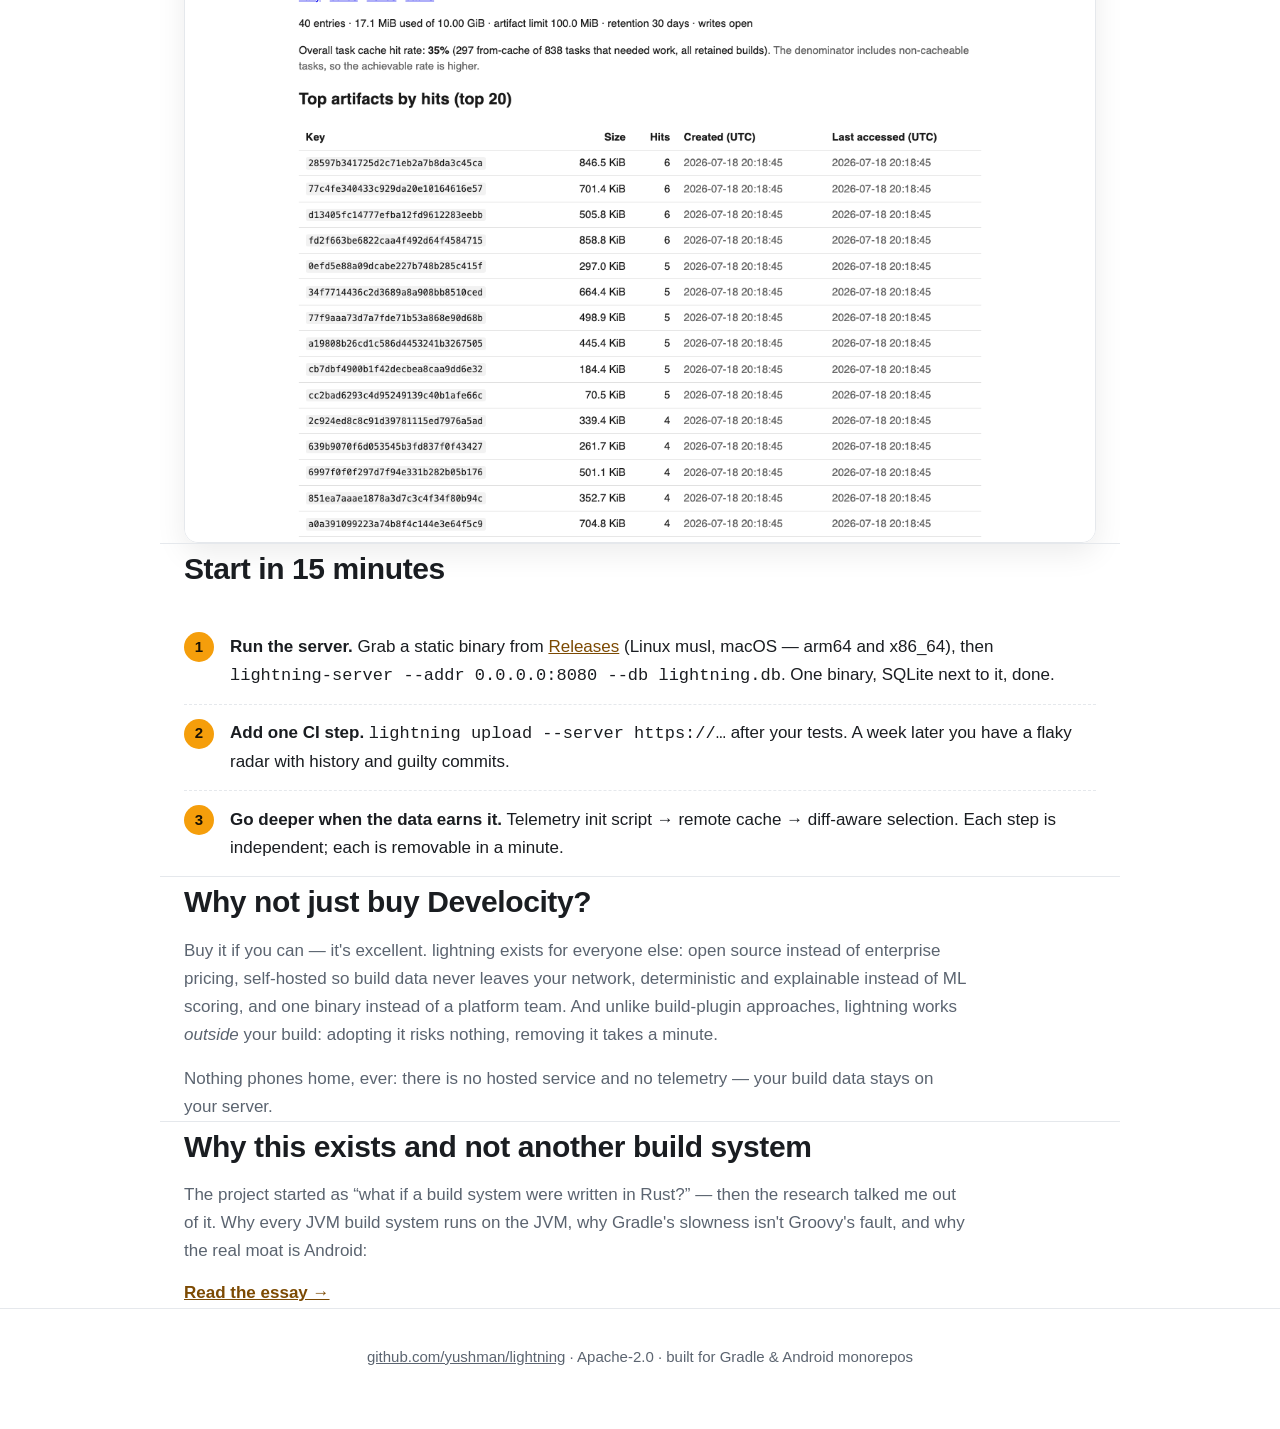
==== commit 261bbda7: "reorder landing features around selective execution as the killer feature" ====
--- a/site/index.html
+++ b/site/index.html
@@ -30,17 +30,34 @@
 
 <section class="wrap" id="numbers">
   <h2>Measured on real monorepos</h2>
-  <p class="lead">Every number below comes from running lightning against nowinandroid (Google's 45-module Android showcase) and detekt — not from a benchmark lab.</p>
+  <p class="lead">Every number below is reproduced by a committed benchmark harness against a pinned commit of nowinandroid (Google's 45-module Android showcase). Run it yourself: <code>benchmarks/run.sh benchmarks/nowinandroid.json</code>, and read the <a href="https://github.com/yushman/lightning/blob/main/benchmarks/results/nowinandroid-2026-07-25.md">full report</a> — including the case where lightning helps least.</p>
   <div class="numbers">
     <div class="num"><b>24 / 45</b><span>modules actually affected by a typical core-module change — the rest never run</span></div>
-    <div class="num"><b>exit in ms</b><span>docs-only PRs are decided before CI even installs a JDK</span></div>
-    <div class="num"><b>29s → 3s</b><span>rebuild after <code>clean</code> with the remote build cache</span></div>
+    <div class="num"><b>62 ms</b><span>to decide a docs-only PR runs nothing, against 62 s of unit tests it would otherwise cost</span></div>
+    <div class="num"><b>95s → 9s</b><span>same unit-test run, second time, served by the remote build cache</span></div>
     <div class="num"><b>1 binary</b><span>server = single Rust executable with SQLite; <code>scp</code> it anywhere</span></div>
   </div>
 </section>
 
 <section class="wrap">
-  <h2>Flaky-test radar</h2>
+  <span class="badge">Why lightning exists</span>
+  <h2 style="margin-top:14px">Run only what a diff affects</h2>
+  <p class="lead"><code>lightning sync</code> snapshots your module graph once (typed main/test edges, source sets, per-module tasks). After that, deciding what a PR touches is pure Rust — <strong>no JVM starts</strong>. The correctness rule is absolute: an extra run is acceptable, a missed test never is.</p>
+  <pre><span class="c"># nowinandroid, one file changed in :core:model</span>
+$ lightning affected --base origin/main
+<span class="g">:core:model</span>  <span class="c">+ 23 reverse dependencies — 24 of 45 modules</span>
+
+<span class="c"># docs-only PR: decided before a JDK exists on the runner</span>
+$ lightning affected --quiet && echo run || echo skip
+<span class="y">skip</span>   <span class="c"># exit 3, milliseconds</span>
+
+<span class="c"># fan heavy runners out over affected modules only</span>
+$ lightning affected --format github-matrix</pre>
+</section>
+
+<section class="wrap">
+  <span class="badge">Also included</span>
+  <h2 style="margin-top:14px">Flaky-test radar</h2>
   <p class="lead">One line in CI uploads your JUnit XML. The server keeps per-test history across runs and computes a <strong>deterministic</strong> flaky score — verdict flips on the same commit, flip-rate over a rolling window. No ML, no black box: you can recompute every score by hand. Genuine regressions don't pollute the list.</p>
   <div class="shot"><img src="flaky.png" alt="Flaky tests list with scores and pass/fail trend strips"></div>
 </section>
@@ -52,24 +69,9 @@
 </section>
 
 <section class="wrap">
-  <h2>Remote build cache that explains itself</h2>
-  <p class="lead">Gradle's HTTP build cache protocol in the same binary — with LRU eviction, TTL, optional write token, and analytics on top: hit rates, top artifacts, and the tasks that never hit cache.</p>
+  <h2>...and a remote cache, since you'll want one</h2>
+  <p class="lead">Gradle's HTTP build cache protocol in the same binary — with LRU eviction, TTL, and optional write token. The free Gradle Build Cache Node does the same protocol; what's on top here is analytics — hit rates, top artifacts, and the tasks that never hit cache — using the telemetry lightning already collects.</p>
   <div class="shot"><img src="cache.png" alt="Cache storage stats and analytics"></div>
-</section>
-
-<section class="wrap">
-  <h2>Run only what a diff affects</h2>
-  <p class="lead"><code>lightning sync</code> snapshots your module graph once (typed main/test edges, source sets, per-module tasks). After that, deciding what a PR touches is pure Rust — <strong>no JVM starts</strong>. The correctness rule is absolute: an extra run is acceptable, a missed test never is.</p>
-  <pre><span class="c"># nowinandroid, one file changed in :core:model</span>
-$ lightning affected --base origin/main
-<span class="g">:core:model</span>  <span class="c">+ 23 reverse dependencies — 24 of 45 modules</span>
-
-<span class="c"># docs-only PR: decided before a JDK exists on the runner</span>
-$ lightning affected --quiet && echo run || echo skip
-<span class="y">skip</span>   <span class="c"># exit 3, milliseconds</span>
-
-<span class="c"># fan heavy runners out over affected modules only</span>
-$ lightning affected --format github-matrix</pre>
 </section>
 
 <section class="wrap" id="start">
